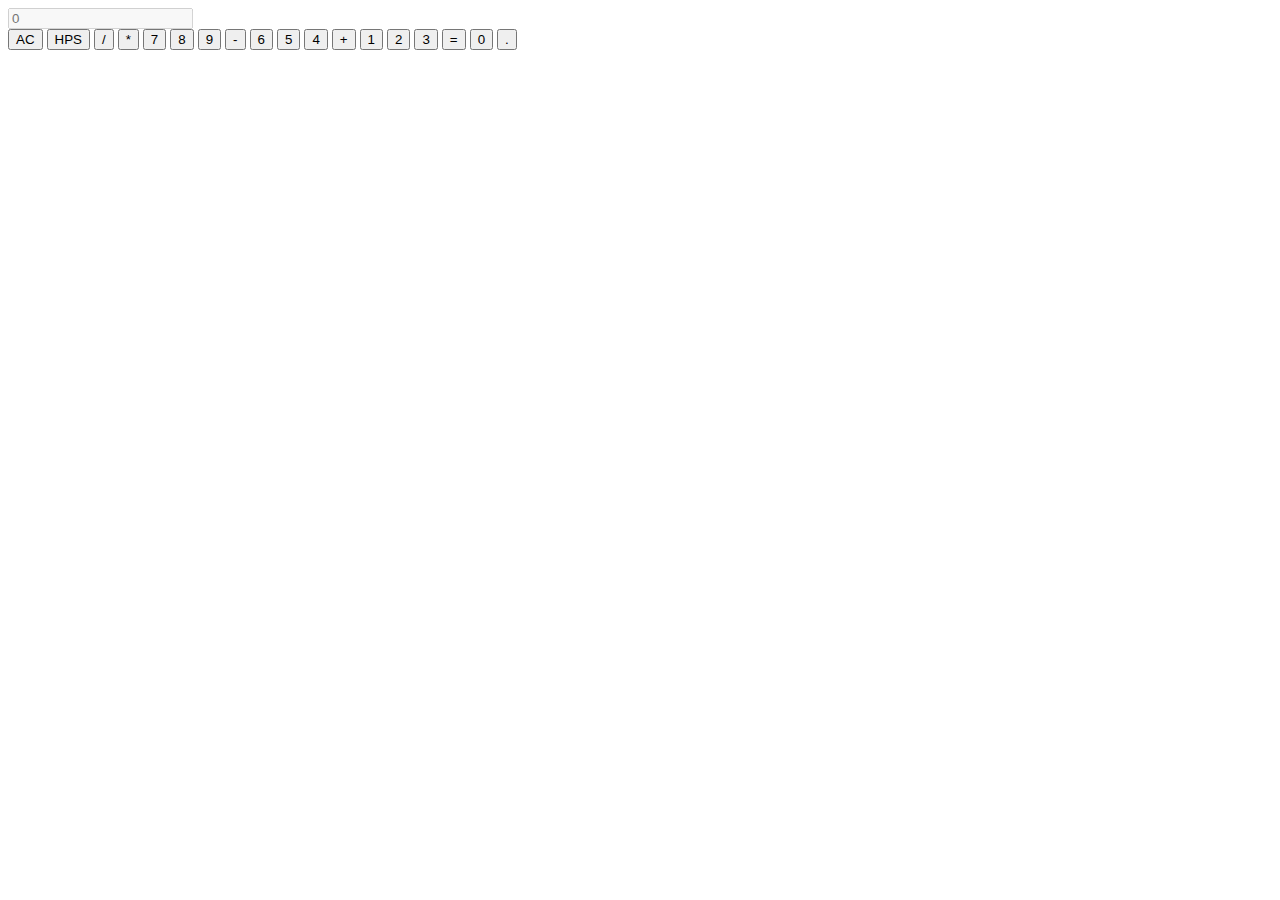
==== Project 2/index.html @ 7da237c1 "commit 2" ====
<html lang="en">
  <head>
    <meta name="viewport" content="width=device-width, initial-scale=1.0" />
    <title>Calculator</title>
    <!-- Google Font -->
    <link
      href="https://fonts.googleapis.com/css2?family=Roboto+Mono:wght@500&display=swap"
      rel="stylesheet"
    />
    <!-- Stylesheet -->
    <link rel="stylesheet" href="style.css" />
  </head>
  <body>
    <div class="calculator">
      <div class="display">
        <input type="text" placeholder="0" id="input" disabled />
      </div>
      <div class="buttons">
        <!-- Full Erase -->
        <input type="button" value="AC" id="clear" />
        <!-- Erase Single Value -->
        <input type="button" value="HPS" id="erase" />
        <input type="button" value="/" class="input-button" />
        <input type="button" value="*" class="input-button" />

        <input type="button" value="7" class="input-button" />
        <input type="button" value="8" class="input-button" />
        <input type="button" value="9" class="input-button" />
        <input type="button" value="-" class="input-button" />

        <input type="button" value="6" class="input-button" />
        <input type="button" value="5" class="input-button" />
        <input type="button" value="4" class="input-button" />
        <input type="button" value="+" class="input-button" />

        <input type="button" value="1" class="input-button" />
        <input type="button" value="2" class="input-button" />
        <input type="button" value="3" class="input-button" />

        <input type="button" value="=" id="equal" />
        <input type="button" value="0" class="input-button" />
        <input type="button" value="." class="input-button" />
      </div>
    </div>
    <!-- Script -->
    <script src="script.js"></script>
  </body>
</html>
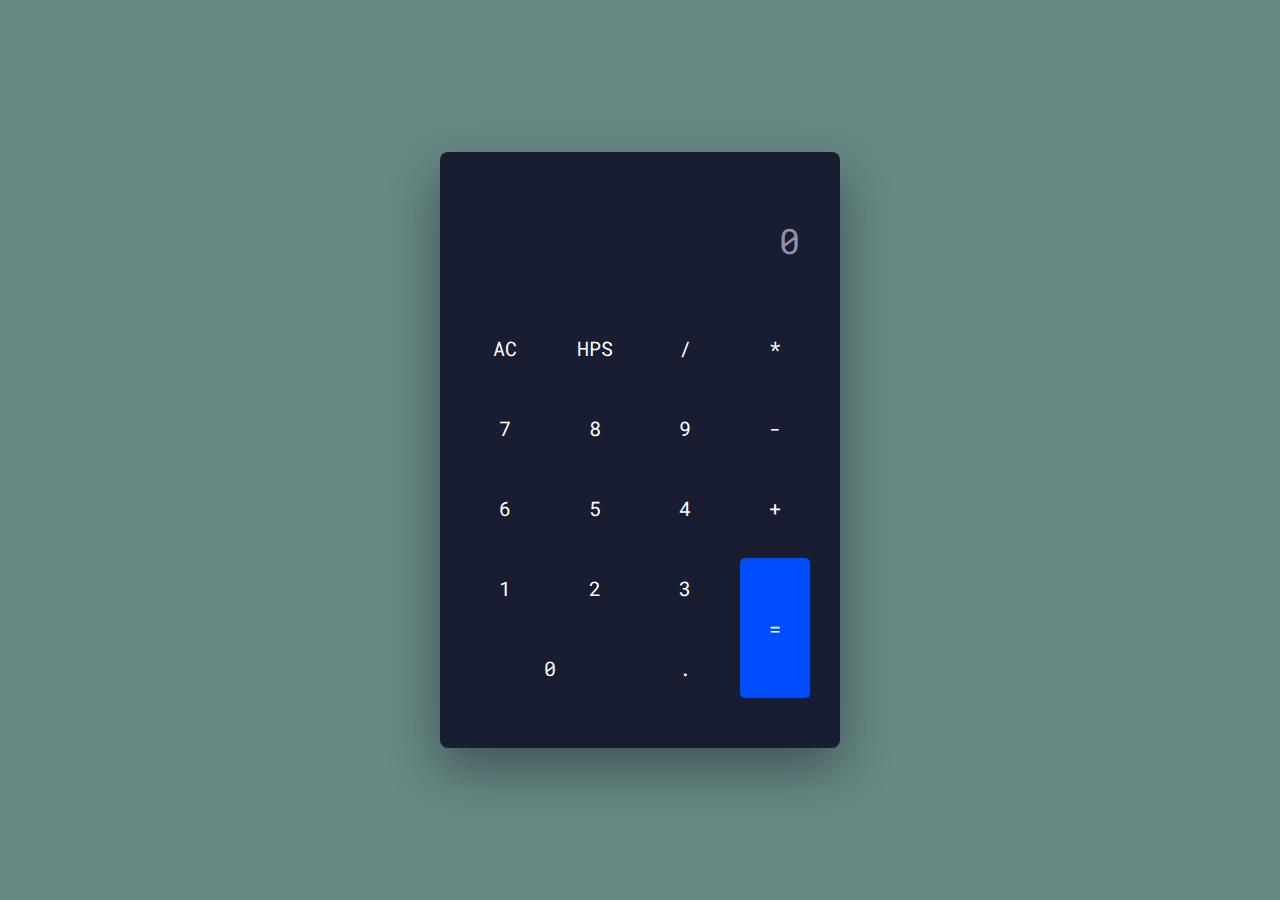
==== commit 4a5d0e90: "Update index.html" ====
--- a/Project 2/index.html
+++ b/Project 2/index.html
@@ -8,7 +8,7 @@
       rel="stylesheet"
     />
     <!-- Stylesheet -->
-    <link rel="stylesheet" href="style.css" />
+    <link rel="stylesheet" href="Style.css" />
   </head>
   <body>
     <div class="calculator">
@@ -45,4 +45,4 @@
     <!-- Script -->
     <script src="script.js"></script>
   </body>
-</html>+</html>
--- a/Project 2/Style.css
+++ b/Project 2/Style.css
@@ -0,0 +1,61 @@
+* {
+    padding: 0;
+    margin: 0;
+    box-sizing: border-box;
+    font-family: "Roboto Mono", monospace;
+  }
+  body {
+    height: 100vh;
+    background: #678983
+  }
+  .calculator {
+    width: 400px;
+    background-color: #181D31;
+    padding: 50px 30px;
+    position: absolute;
+    transform: translate(-50%, -50%);
+    top: 50%;
+    left: 50%;
+    border-radius: 8px;
+    box-shadow: 0 20px 50px rgba(0, 5, 24, 0.4);
+  }
+  .display {
+    width: 100%;
+  }
+  .display input {
+    width: 100%;
+    padding: 15px 10px;
+    text-align: right;
+    border: none;
+    background-color: transparent;
+    color: #ffffff;
+    font-size: 35px;
+  }
+  .display input::placeholder {
+    color: #9490ac;
+  }
+  .buttons {
+    display: grid;
+    grid-template-columns: repeat(4, 1fr);
+    grid-gap: 20px;
+    margin-top: 40px;
+  }
+  .buttons input[type="button"] {
+    font-size: 20px;
+    padding: 17px;
+    border: none;
+    background-color: transparent;
+    color: #ffffff;
+    cursor: pointer;
+    border-radius: 5px;
+  }
+  .buttons input[type="button"]:hover {
+    box-shadow: 0 8px 25px #000d2e;
+  }
+  input[type="button"]#equal {
+    grid-row: span 2;
+    background-color: #004cff;
+  }
+  input[type="button"][value="0"] {
+    grid-column: span 2;
+  }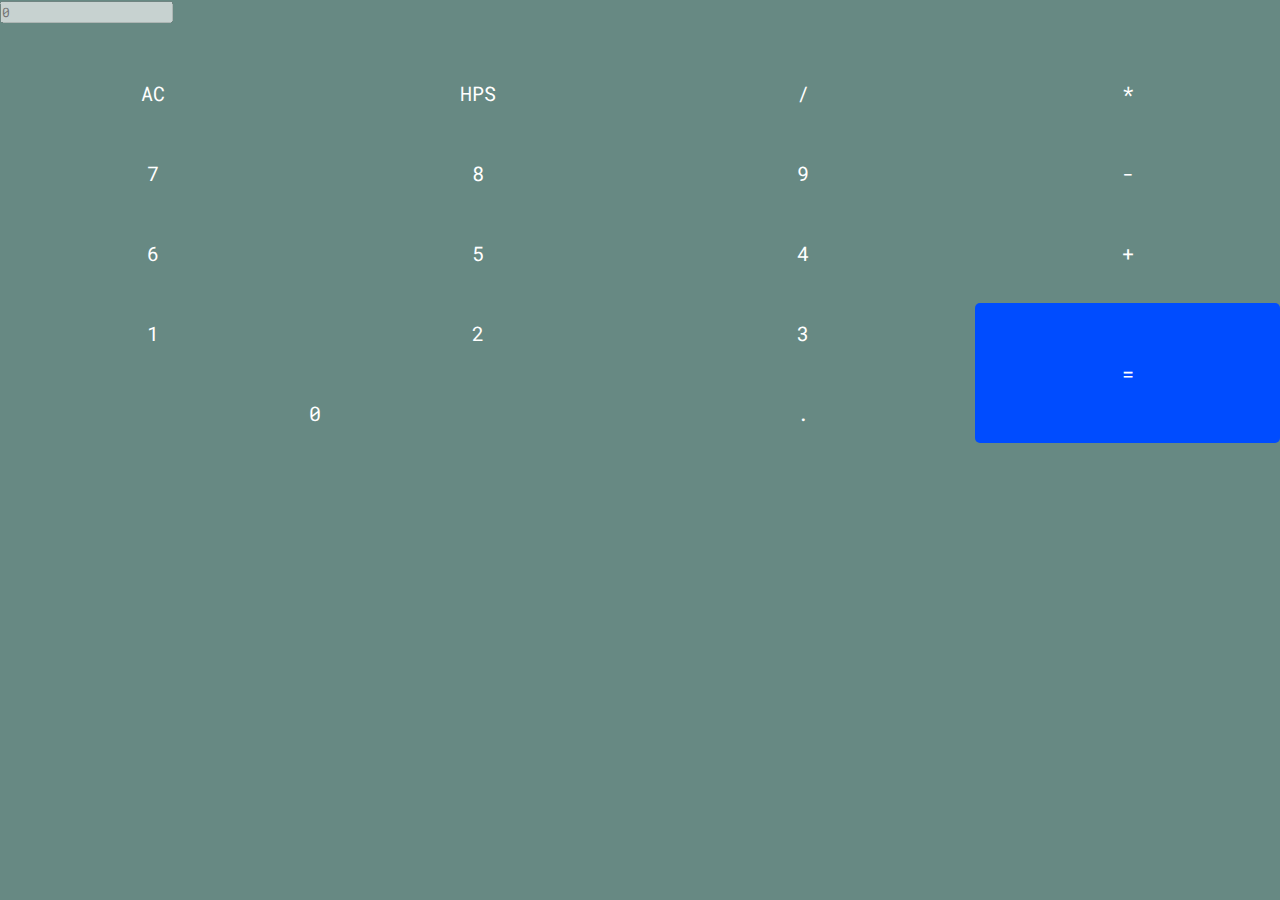
==== commit ed7c35ff: "Update index.html" ====
--- a/Project 2/index.html
+++ b/Project 2/index.html
@@ -1,18 +1,16 @@
+<!DOCTYPE html>
 <html lang="en">
-  <head>
-    <meta name="viewport" content="width=device-width, initial-scale=1.0" />
-    <title>Calculator</title>
-    <!-- Google Font -->
-    <link
-      href="https://fonts.googleapis.com/css2?family=Roboto+Mono:wght@500&display=swap"
-      rel="stylesheet"
-    />
-    <!-- Stylesheet -->
-    <link rel="stylesheet" href="Style.css" />
-  </head>
+<head>
+  <meta charset="UTF-8">
+  <meta http-equiv="X-UA-Compatible" content="IE=edge">
+  <meta name="viewport" content="width=device-width, initial-scale=1.0">
+  <title>Kalkulator Ndess</title>
+   <link href="https://fonts.googleapis.com/css2?family=Roboto+Mono:wght@500&display=swap" rel="stylesheet"/>
+   <link rel="stylesheet" href="Style.css">
+</head>
   <body>
-    <div class="calculator">
-      <div class="display">
+    <div class="kalkulator">
+      <div class="tampilan">
         <input type="text" placeholder="0" id="input" disabled />
       </div>
       <div class="buttons">
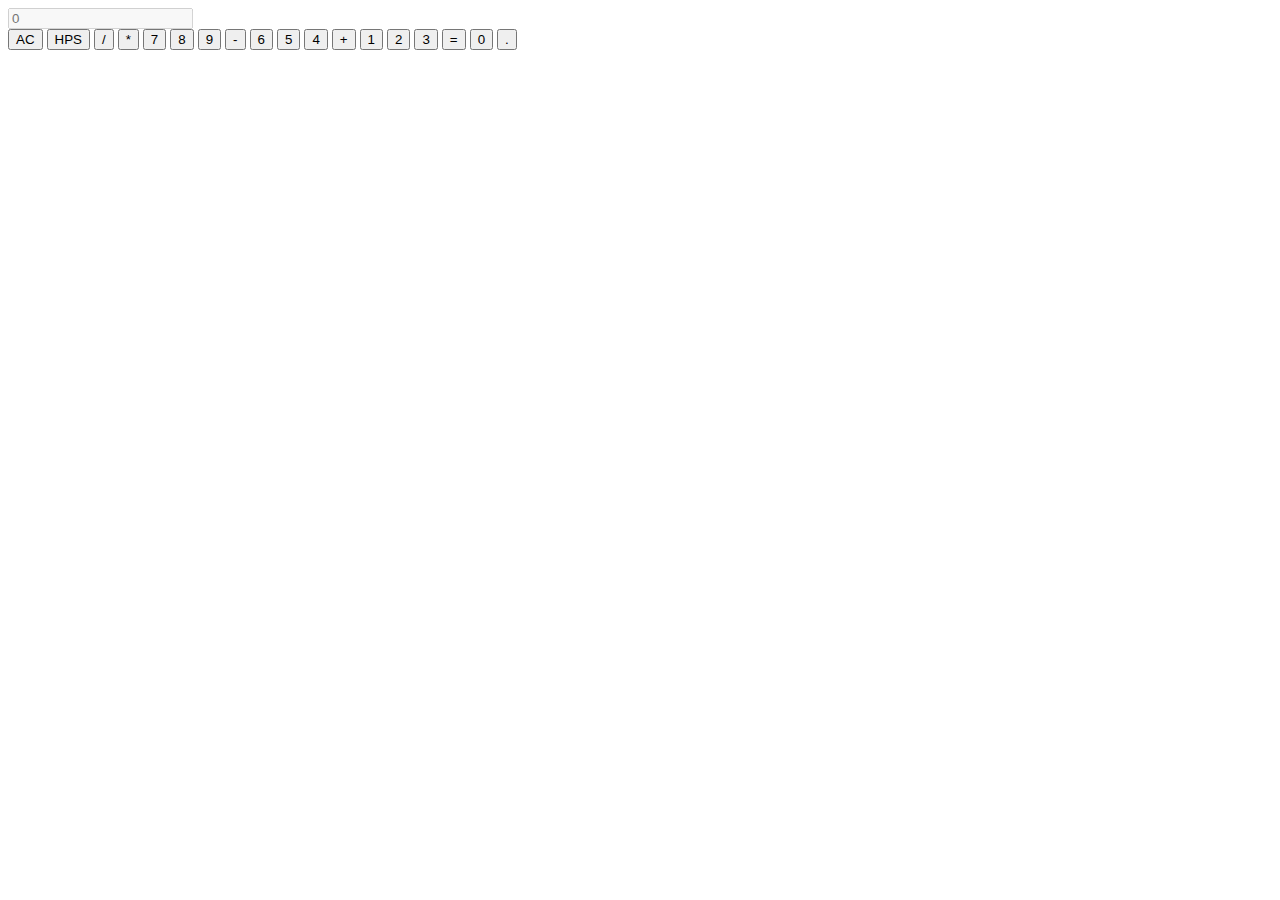
==== commit 437efc14: "Update index.html" ====
--- a/Project 2/index.html
+++ b/Project 2/index.html
@@ -6,7 +6,7 @@
   <meta name="viewport" content="width=device-width, initial-scale=1.0">
   <title>Kalkulator Ndess</title>
    <link href="https://fonts.googleapis.com/css2?family=Roboto+Mono:wght@500&display=swap" rel="stylesheet"/>
-   <link rel="stylesheet" href="Style.css">
+   <link rel="stylesheet" href="style.css">
 </head>
   <body>
     <div class="kalkulator">
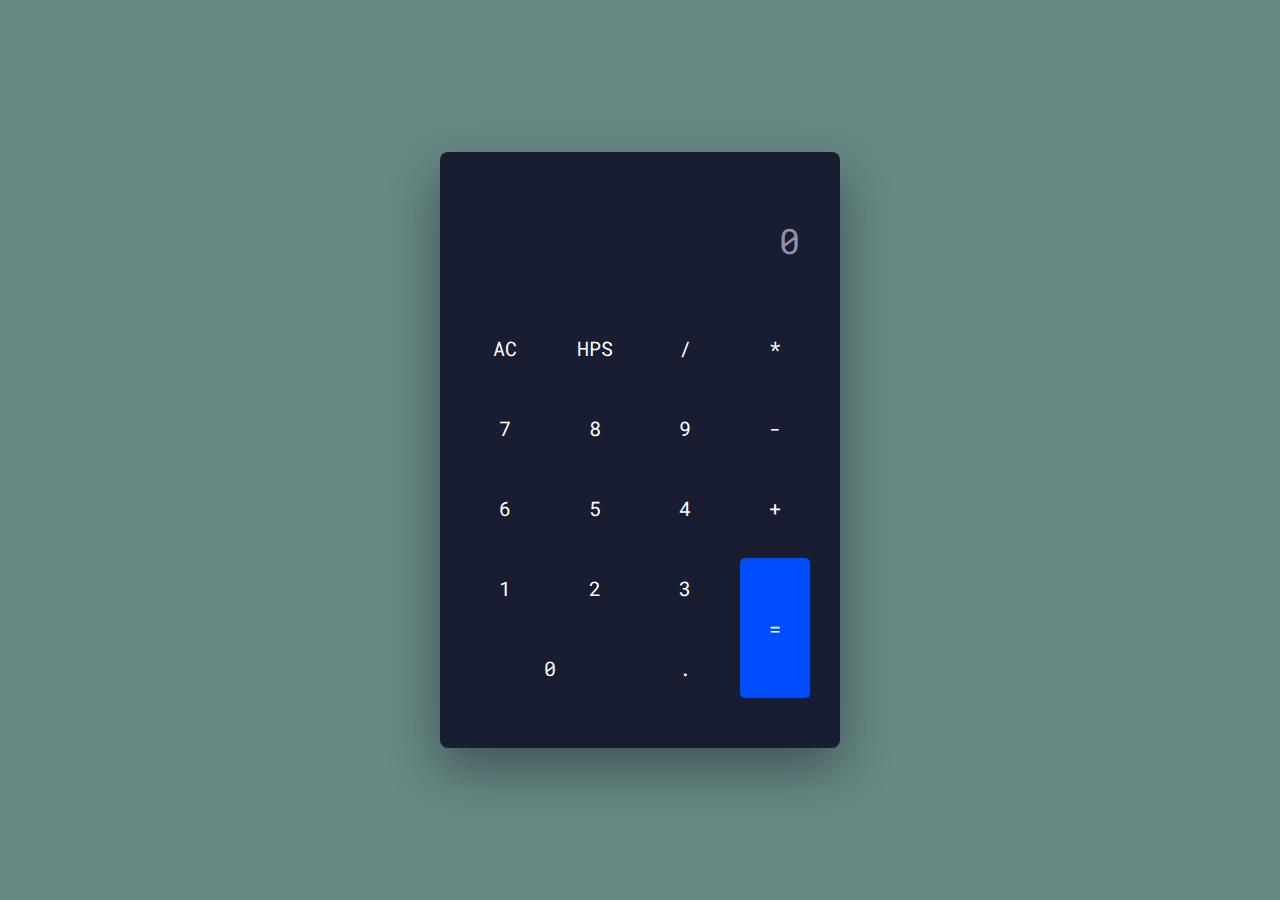
==== commit 6b529976: "Update index.html" ====
--- a/Project 2/index.html
+++ b/Project 2/index.html
@@ -6,7 +6,7 @@
   <meta name="viewport" content="width=device-width, initial-scale=1.0">
   <title>Kalkulator Ndess</title>
    <link href="https://fonts.googleapis.com/css2?family=Roboto+Mono:wght@500&display=swap" rel="stylesheet"/>
-   <link rel="stylesheet" href="style.css">
+   <link rel="stylesheet" href="Style.css">
 </head>
   <body>
     <div class="kalkulator">
--- a/Project 2/Style.css
+++ b/Project 2/Style.css
@@ -0,0 +1,61 @@
+* {
+    padding: 0;
+    margin: 0;
+    box-sizing: border-box;
+    font-family: "Roboto Mono", monospace;
+  }
+  body {
+    height: 100vh;
+    background: #678983
+  }
+  .kalkulator {
+    width: 400px;
+    background-color: #181D31;
+    padding: 50px 30px;
+    position: absolute;
+    transform: translate(-50%, -50%);
+    top: 50%;
+    left: 50%;
+    border-radius: 8px;
+    box-shadow: 0 20px 50px rgba(0, 5, 24, 0.4);
+  }
+  .tampilan {
+    width: 100%;
+  }
+  .tampilan input {
+    width: 100%;
+    padding: 15px 10px;
+    text-align: right;
+    border: none;
+    background-color: transparent;
+    color: #ffffff;
+    font-size: 35px;
+  }
+  .tampilan input::placeholder {
+    color: #9490ac;
+  }
+  .buttons {
+    display: grid;
+    grid-template-columns: repeat(4, 1fr);
+    grid-gap: 20px;
+    margin-top: 40px;
+  }
+  .buttons input[type="button"] {
+    font-size: 20px;
+    padding: 17px;
+    border: none;
+    background-color: transparent;
+    color: #ffffff;
+    cursor: pointer;
+    border-radius: 5px;
+  }
+  .buttons input[type="button"]:hover {
+    box-shadow: 0 8px 25px #000d2e;
+  }
+  input[type="button"]#equal {
+    grid-row: span 2;
+    background-color: #004cff;
+  }
+  input[type="button"][value="0"] {
+    grid-column: span 2;
+  }
